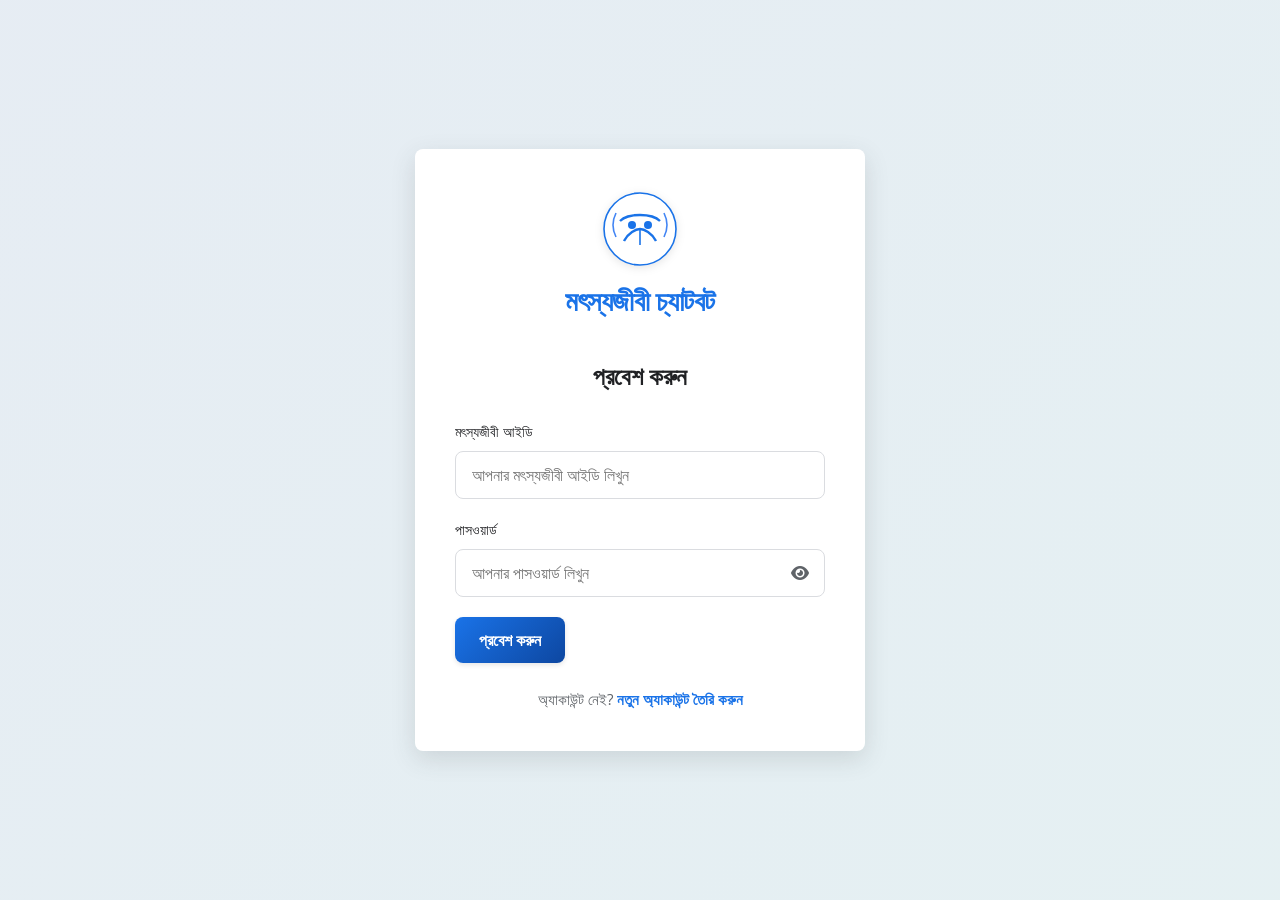
==== index.html @ fc6a3ba1 "Initial commit" ====
<!DOCTYPE html>
<html lang="id">
<head>
    <meta charset="UTF-8">
    <meta name="viewport" content="width=device-width, initial-scale=1.0">
    <title>মৎস্যজীবী চ্যাটবট</title>
    <link rel="preconnect" href="https://fonts.googleapis.com">
    <link rel="preconnect" href="https://fonts.gstatic.com" crossorigin>
    <link href="https://fonts.googleapis.com/css2?family=Montserrat:wght@400;500;600;700&family=Open+Sans:wght@400;500;600&display=swap" rel="stylesheet">
    <link rel="stylesheet" href="css/styles.css">
    <link rel="stylesheet" href="https://cdnjs.cloudflare.com/ajax/libs/font-awesome/6.0.0-beta3/css/all.min.css">
</head>

<body>
    <div class="container" id="login-container">
        <div class="form-container">
            <div class="logo">
                <img src="assets/fishermen-logo.svg" alt="মৎস্যজীবী চ্যাটবট লোগো">
                <h1>মৎস্যজীবী চ্যাটবট</h1>
            </div>
            <h2>প্রবেশ করুন</h2>
            <form id="login-form">
                <div class="form-group">
                    <label for="login-fisherman-id">মৎস্যজীবী আইডি</label>
                    <input type="text" id="login-fisherman-id" placeholder="আপনার মৎস্যজীবী আইডি লিখুন" required>
                </div>
                <div class="form-group">
                    <label for="login-password">পাসওয়ার্ড</label>
                    <input type="password" id="login-password" placeholder="আপনার পাসওয়ার্ড লিখুন" required>
                    <span class="toggle-password" onclick="togglePasswordVisibility('login-password')">
                        <i class="fas fa-eye"></i>
                    </span>
                </div>
                <button type="submit" class="btn-primary">প্রবেশ করুন</button>
            </form>
            <p class="form-footer">অ্যাকাউন্ট নেই? <a href="#" onclick="showSignup()">নতুন অ্যাকাউন্ট তৈরি করুন</a></p>
        </div>
    </div>

    <div class="container hidden" id="signup-container">
        <div class="form-container">
            <div class="logo">
                <img src="assets/fishermen-logo.svg" alt="মৎস্যজীবী চ্যাটবট লোগো">
                <h1>মৎস্যজীবী চ্যাটবট</h1>
            </div>
            <h2>নতুন অ্যাকাউন্ট তৈরি করুন</h2>
            <form id="signup-form">
                <div class="form-group">
                    <label for="signup-name">নাম</label>
                    <input type="text" id="signup-name" placeholder="আপনার নাম লিখুন" required>
                </div>
                <div class="form-group">
                    <label for="signup-fisherman-id">মৎস্যজীবী আইডি</label>
                    <input type="text" id="signup-fisherman-id" placeholder="আপনার মৎস্যজীবী আইডি লিখুন" required>
                </div>
                <div class="form-group">
                    <label for="signup-country">দেশ</label>
                    <select id="signup-country" required>
                        <option value="">দেশ নির্বাচন করুন</option>
                        <option value="Australia">অস্ট্রেলিয়া</option>
                        <option value="Malaysia">মালয়েশিয়া</option>
                        <option value="India">ভারত</option>
                        <option value="Bangladesh">বাংলাদেশ</option>
                        <option value="USA">যুক্তরাষ্ট্র</option>
                        <option value="UK">যুক্তরাজ্য</option>
                    </select>
                </div>
                <div class="form-group">
                    <label for="signup-location">অবস্থান</label>
                    <input type="text" id="signup-location" placeholder="আপনার বর্তমান অবস্থান লিখুন" required>
                </div>
                <div class="form-group">
                    <label for="signup-password">পাসওয়ার্ড</label>
                    <input type="password" id="signup-password" placeholder="আপনার পাসওয়ার্ড লিখুন" minlength="8" required>
                    <span class="toggle-password" onclick="togglePasswordVisibility('signup-password')">
                        <i class="fas fa-eye"></i>
                    </span>
                </div>
                <div class="form-group">
                    <label for="signup-confirm-password">পাসওয়ার্ড নিশ্চিত করুন</label>
                    <input type="password" id="signup-confirm-password" placeholder="পাসওয়ার্ড পুনরায় লিখুন" minlength="8" required>
                    <span class="toggle-password" onclick="togglePasswordVisibility('signup-confirm-password')">
                        <i class="fas fa-eye"></i>
                    </span>
                </div>
                <button type="submit" class="btn-primary">নিবন্ধন করুন</button>
            </form>
            <p class="form-footer">ইতোমধ্যে অ্যাকাউন্ট আছে? <a href="#" onclick="showLogin()">প্রবেশ করুন</a></p>
        </div>
    </div>

    <button id="sidebar-toggle" class="sidebar-toggle" title="সাইডবার টগল করুন">
        <i class="fas fa-bars"></i>
    </button>

    <div class="chat-container hidden" id="chat-container">
        <div class="sidebar">
            <div class="sidebar-header">
                <div class="logo">
                    <img src="assets/fishermen-logo.svg" alt="মৎস্যজীবী চ্যাটবট লোগো">
                    <h2>মৎস্যজীবী চ্যাটবট</h2>
                </div>
                <button class="new-chat-btn" id="new-chat-btn">
                    <i class="fas fa-plus"></i> নতুন চ্যাট
                </button>
            </div>
            <div class="search-container">
                <div class="search-box">
                    <i class="fas fa-search"></i>
                    <input type="text" placeholder="চ্যাট খুঁজুন" id="search-chats">
                </div>
            </div>
            <div class="chat-history" id="chat-history"></div>
            <div class="user-info">
                <div class="user-avatar" id="profile-btn" title="প্রোফাইল অপশন" onclick="toggleProfileMenu()">
                       <i class="fas fa-user"></i>
                </div>
               <div class="user-name" id="user-name-display">ব্যবহারকারীর নাম</div>
                      <button class="logout-btn" onclick="logout()" title="লগআউট">
                        <i class="fas fa-sign-out-alt"></i>
                     </button>

                     <div class="profile-dropdown hidden" id="profile-dropdown">
                             <button id="dark-toggle" class="profile-menu-item" title="থিম পরিবর্তন করুন">
                              <i class="fas fa-lightbulb"></i>
                                <span>থিম পরিবর্তন করুন</span>
                                    </button>
                              <button class="profile-menu-item" id="export-chat" title="চ্যাট এক্সপোর্ট করুন">
                                 <i class="fas fa-download"></i>
                                    <span>চ্যাট এক্সপোর্ট করুন</span>
                               </button>
                         <button class="profile-menu-item" id="contribute-btn" title="নলেজ গ্রাফে অবদান রাখুন" onclick="openContributePopup(); toggleProfileMenu()">
                                 <i class="fas fa-brain"></i>
                                <span>নতুন তথ্য যোগ করুন</span>
                                   </button>
                       </div>
               </div>
        </div>

        <div class="main-chat">
            <div class="chat-messages" id="chat-messages">
                <div class="welcome-message">
                    <h1>মৎস্যজীবী চ্যাটবটে স্বাগতম</h1>
                    <p>আজ আমি আপনাকে কীভাবে সাহায্য করতে পারি?</p>
                </div>
            </div>
            <div class="chat-input-container">
                <form id="chat-form">
                    <div class="chat-input-box">
                        <textarea id="chat-input" placeholder="আপনার মেসেজ এখানে লিখুন..." rows="1"></textarea>
                        <button type="button" id="voice-btn" class="voice-btn" title="ভয়েস ইনপুট">
                            <i class="fas fa-microphone"></i>
                        </button>
                        <button type="submit" class="send-btn" title="পাঠান">
                            <i class="fas fa-paper-plane"></i>
                        </button>
                        
                    </div>
                </form>
                <p class="disclaimer">এই চ্যাটবটটি প্রাপ্ত তথ্যের ভিত্তিতে নির্দেশনা প্রদান করে এবং এটি সর্বদা নির্ভুল বা সর্বশেষ তথ্য নাও হতে পারে। শুধুমাত্র এই তথ্যের উপর নির্ভর করবেন না। গুরুত্বপূর্ণ সিদ্ধান্তের জন্য প্রয়োজনে স্থানীয় কর্তৃপক্ষ বা অভিজ্ঞ জেলেদের পরামর্শ নিন।</p>
            </div>
        </div>
    </div>

    <div class="feedback-popup hidden" id="feedback-popup">
        <div class="feedback-content">
            <h3>এই উত্তরে কী সমস্যা ছিল?</h3>
            <form id="feedback-form">
                <div class="feedback-options">
                    <label class="feedback-option">
                        <input type="radio" name="feedback" value="incorrect">
                        <span>ভুল তথ্য</span>
                    </label>
                    <label class="feedback-option">
                        <input type="radio" name="feedback" value="harmful">
                        <span>ক্ষতিকারক বা অনিরাপদ বিষয়বস্তু</span>
                    </label>
                    <label class="feedback-option">
                        <input type="radio" name="feedback" value="not-helpful">
                        <span>উপকারী নয়</span>
                    </label>
                    <label class="feedback-option">
                        <input type="radio" name="feedback" value="other">
                        <span>অন্যান্য</span>
                    </label>
                </div>
                <textarea id="feedback-text" placeholder="অতিরিক্ত মন্তব্য (ঐচ্ছিক)"></textarea>
                <div class="feedback-buttons">
                    <button type="button" class="btn-secondary" onclick="closeFeedbackPopup()">বাতিল করুন</button>
                    <button type="submit" class="btn-primary">জমা দিন</button>
                </div>
            </form>
        </div>
    </div>

    <div class="voice-popup hidden" id="voice-popup">
        <div class="voice-content">
            <div class="voice-header" style="justify-content: flex-end;">
                <button id="voice-close-btn" class="icon-btn" title="বাতিল করুন" onclick="closeVoicePopup()">
                    <i class="fas fa-times"></i>
                </button>
            </div>
            <div class="voice-body">
                <p id="live-transcript" class="live-transcript">এখন কথা বলুন...</p>
            </div>
            <div class="voice-footer">
                <button id="voice-mic-active" class="pulsing-mic" onclick="stopListening()" title="রেকর্ডিং বন্ধ করুন">
                    <i class="fas fa-microphone"></i>
                </button>
                <button id="voice-send-btn" class="btn-primary send-btn hidden" onclick="sendVoiceMessage()">
                    <i class="fas fa-paper-plane"></i> পাঠান
                </button>
            </div>
        </div>
    </div>

    <div class="overlay hidden" id="overlay"></div>

    <script>
    function validateSignup() {
        const fishermanId     = document.getElementById('signup-fisherman-id').value;
        const password        = document.getElementById('signup-password').value;
        const confirmPassword = document.getElementById('signup-confirm-password').value;
        const country         = document.getElementById('signup-country').value;

        if (!country) {
            alert("অনুগ্রহ করে একটি দেশ নির্বাচন করুন");
            return false;
        }

        const idRegex = /^[a-zA-Z0-9]+$/;
        if (!idRegex.test(fishermanId)) {
            alert("মৎস্যজীবী আইডিতে শুধুমাত্র ইংরেজি অক্ষর এবং সংখ্যা থাকতে হবে");
            return false;
        }

        if (password.length < 8) {
            alert("পাসওয়ার্ড কমপক্ষে ৮ অক্ষরের হতে হবে");
            return false;
        }

        if (password !== confirmPassword) {
            alert("পাসওয়ার্ড মিলছে না");
            return false;
        }

        return true;
    }
    </script>

    <script src="js/script.js" defer></script>
    <div id="contribute-popup" class="feedback-popup hidden" role="dialog" aria-modal="true" aria-labelledby="contribute-title">
  <div class="voice-content contribute-content">
    <div class="voice-header">
      <h3 id="contribute-title">
        <i class="fas fa-brain" style="color:#3a7acd;margin-right:8px;"></i>
        তথ্যভাণ্ডারে নতুন তথ্য যোগ করুন
      </h3>
      <button class="icon-btn" onclick="closeContributePopup()" aria-label="Close">
        <i class="fas fa-times"></i>
      </button>
    </div>

    <p style="font-size:13px;color:var(--text-secondary);margin-bottom:16px;">
      একজন মৎস্যজীবী হিসেবে আপনার জানা একটি তথ্য শেয়ার করুন। নিচে টাইপ করুন বা মাইক ব্যবহার করুন। 
      আপনার দেওয়া তথ্য যোগ করার আগে যাচাই করা হবে।
    </p>

    <div class="contribute-tabs" role="tablist">
      <button class="contribute-tab active" id="tab-text" role="tab"
              aria-selected="true" onclick="switchContributeTab('text')">
        <i class="fas fa-keyboard"></i> টাইপ করুন
      </button>
      <button class="contribute-tab" id="tab-voice" role="tab"
              aria-selected="false" onclick="switchContributeTab('voice')">
        <i class="fas fa-microphone"></i> কথা বলুন
      </button>
    </div>

    <div id="contrib-text-panel">
      <div class="form-group" style="margin-top:12px;">
        <label for="contrib-subject">বিষয় (Subject) <span style="color:var(--danger-color)">*</span></label>
        <input type="text" id="contrib-subject" placeholder="যেমন: Hilsa, Shrimp, Cast Net" autocomplete="off" />
      </div>
      <div class="form-group">
        <label for="contrib-relation">সম্পর্ক (Relationship)<span style="color:var(--danger-color)">*</span></label>
        <input type="text" id="contrib-relation" placeholder="যেমন: FOUND_IN, NEEDS, BEST_IN" autocomplete="off" />
      </div>
      <div class="form-group">
        <label for="contrib-object">অবজেক্ট (Object) <span style="color:var(--danger-color)">*</span></label>
        <input type="text" id="contrib-object" placeholder="যেমন: Padma River, Winter, Monsoon, June" autocomplete="off" />
      </div>
      <div class="form-group">
        <label for="contrib-context">
          অতিরিক্ত তথ্য
          <span style="color:var(--text-secondary);font-weight:400">(ঐচ্ছিক)</span>
        </label>
        <textarea id="contrib-context" rows="2"
          placeholder="যেমন: বর্ষাকালে পদ্মা নদীতে ইলিশ সবচেয়ে বেশি পাওয়া যায়।"></textarea>
      </div>
    </div>

    <div id="contrib-voice-panel" class="hidden">
      <p style="font-size:13px;color:var(--text-secondary);margin:12px 0 8px;">
        তথ্যটি বর্ণনা করে একটি পূর্ণ বাক্য বলুন। আমরা এটি প্রতিলিপি (transcribe) করে আপনার জন্য অতিরিক্ত তথ্যের ক্ষেত্রটি পূরণ করব।
      </p>
      <div class="voice-body" style="min-height:60px;">
        <div id="contrib-live-transcript" class="live-transcript"
             style="font-size:16px;opacity:0.5;">
          শুরু করতে মাইক চাপুন...
        </div>
      </div>
      <div class="voice-footer" style="margin-top:12px;">
        <button id="contrib-mic-btn" class="pulsing-mic"
                onclick="toggleContribMic()" aria-label="Start recording">
          <i class="fas fa-microphone"></i>
        </button>
        <button id="contrib-use-transcript-btn" class="btn-secondary hidden"
                onclick="useContribTranscript()"
                style="font-size:13px;padding:8px 16px;">
          <i class="fas fa-check"></i> এই লেখাটি ব্যবহার করুন
        </button>
      </div>
    </div>

    <div style="margin-top:18px;display:flex;gap:10px;justify-content:flex-end;flex-wrap:wrap;">
      <button class="btn-secondary" onclick="closeContributePopup()"
              style="font-size:14px;padding:9px 18px;">বাতিল করুন</button>
      <button id="contrib-submit-btn" class="btn-primary" onclick="submitContribution()"
              style="font-size:14px;padding:9px 18px;">
        <i class="fas fa-paper-plane"></i> জমা দিন
      </button>
    </div>
    <div id="contrib-status-msg"
         style="margin-top:10px;font-size:13px;text-align:center;display:none;"></div>
  </div>
</div>
</body>
</html>
---- css/styles.css ----
/* Global Styles */
:root {
    --primary-color: #1a73e8;
    --primary-light: #4285f4;
    --primary-dark: #0d47a1;
    --secondary-color: #34a853;
    --accent-color: #00b8d4;
    --danger-color: #ea4335;
    --text-color: #202124;
    --text-secondary: #5f6368;
    --background-color: #ffffff;
    --background-secondary: #f1f3f4;
    --border-color: #dadce0;
    --shadow-color: rgba(60, 64, 67, 0.15);
    --animation-duration: 0.3s;
    --border-radius: 8px;
    --transition-standard: all 0.3s cubic-bezier(0.4, 0, 0.2, 1);
}

:root.dark {
    --background-color: #121212;
    --background-secondary: #1e1e1e;
    --text-color: #e8eaed;
    --text-secondary: #9aa0a6;
    --border-color: #333;
}

* {
    margin: 0;
    padding: 0;
    box-sizing: border-box;
    font-family: 'Open Sans', sans-serif;
}

body {
    background-color: var(--background-secondary);
    color: var(--text-color);
    line-height: 1.6;
    font-size: 16px;
}

h1, h2, h3, h4, h5, h6 {
    font-family: 'Montserrat', sans-serif;
    font-weight: 600;
    letter-spacing: -0.02em;
}

.hidden {
    display: none !important;
}

.container {
    display: flex;
    justify-content: center;
    align-items: center;
    min-height: 100vh;
    min-height: 100dvh;
    padding: 20px;
    background: linear-gradient(135deg, rgba(26, 115, 232, 0.05) 0%, rgba(0, 184, 212, 0.05) 100%);
}

/* Button Styles */
.btn-primary {
    background: linear-gradient(135deg, var(--primary-color), var(--primary-dark));
    color: white;
    border: none;
    border-radius: var(--border-radius);
    padding: 12px 24px;
    font-size: 16px;
    font-weight: 600;
    cursor: pointer;
    transition: var(--transition-standard);
    box-shadow: 0 2px 5px rgba(0, 0, 0, 0.1);
    position: relative;
    overflow: hidden;
}

.btn-primary:hover {
    transform: translateY(-2px);
    box-shadow: 0 4px 8px rgba(0, 0, 0, 0.15);
}

.btn-primary:active {
    transform: translateY(0);
}

.btn-primary::after {
    content: '';
    position: absolute;
    top: 50%;
    left: 50%;
    width: 5px;
    height: 5px;
    background: rgba(255, 255, 255, 0.5);
    opacity: 0;
    border-radius: 100%;
    transform: scale(1, 1) translate(-50%, -50%);
    transform-origin: 50% 50%;
}

.btn-primary:focus:not(:active)::after {
    animation: ripple 1s ease-out;
}

@keyframes ripple {
    0% {
        transform: scale(0, 0);
        opacity: 0.5;
    }
    20% {
        transform: scale(25, 25);
        opacity: 0.5;
    }
    100% {
        opacity: 0;
        transform: scale(40, 40);
    }
}

.btn-secondary {
    background-color: var(--background-secondary);
    color: var(--text-color);
    border: 1px solid var(--border-color);
    border-radius: var(--border-radius);
    padding: 12px 24px;
    font-size: 16px;
    font-weight: 500;
    cursor: pointer;
    transition: var(--transition-standard);
}

.btn-secondary:hover {
    background-color: var(--border-color);
    transform: translateY(-2px);
}

/* Form Styles */
.form-container {
    background-color: var(--background-color);
    border-radius: var(--border-radius);
    box-shadow: 0 8px 24px var(--shadow-color);
    padding: 40px;
    width: 100%;
    max-width: 450px;
    animation: fadeIn 0.5s ease;
    transform: translateZ(0);
    backface-visibility: hidden;
}

@keyframes fadeIn {
    from { opacity: 0; transform: translateY(-20px); }
    to { opacity: 1; transform: translateY(0); }
}

.logo {
    display: flex;
    flex-direction: column;
    align-items: center;
    margin-bottom: 30px;
}

.logo img {
    width: 80px;
    height: 80px;
    margin-bottom: 10px;
    filter: drop-shadow(0 2px 4px rgba(0, 0, 0, 0.1));
    transition: var(--transition-standard);
}

.logo img:hover {
    transform: scale(1.05);
}

.logo h1 {
    font-size: 28px;
    font-weight: 700;
    color: var(--primary-color);
    text-align: center;
    margin-bottom: 5px;
}

h2 {
    font-size: 24px;
    margin-bottom: 24px;
    text-align: center;
    color: var(--text-color);
}

.form-group {
    margin-bottom: 20px;
    position: relative;
}

label {
    display: block;
    margin-bottom: 8px;
    font-weight: 500;
    color: var(--text-color);
    font-size: 14px;
    transition: var(--transition-standard);
}

input[type="text"],
input[type="password"],
textarea,
select {
    width: 100%;
    padding: 12px 16px;
    border: 1px solid var(--border-color);
    border-radius: var(--border-radius);
    font-size: 16px;
    transition: var(--transition-standard);
    background-color: rgba(255, 255, 255, 0.8);
    color: var(--text-color);
}

input[type="text"]:focus,
input[type="password"]:focus,
textarea:focus,
select:focus {
    border-color: var(--primary-color);
    outline: none;
    box-shadow: 0 0 0 3px rgba(26, 115, 232, 0.2);
    background-color: white;
}

:root.dark input[type="text"]:focus,
:root.dark input[type="password"]:focus,
:root.dark textarea:focus,
:root.dark select:focus {
    background-color: #202124;
}

.toggle-password {
    position: absolute;
    right: 16px;
    top: 42px;
    cursor: pointer;
    color: var(--text-secondary);
    transition: var(--transition-standard);
}

.toggle-password:hover {
    color: var(--primary-color);
}

.form-footer {
    margin-top: 24px;
    text-align: center;
    color: var(--text-secondary);
    font-size: 15px;
}

.form-footer a {
    color: var(--primary-color);
    text-decoration: none;
    font-weight: 600;
    transition: var(--transition-standard);
}

.form-footer a:hover {
    color: var(--primary-dark);
    text-decoration: underline;
}

/* Chat Interface Styles */
.chat-container {
    display: flex;
    height: 100vh;
    height: 100dvh;
    width: 100%;
    overflow: hidden;
    background: linear-gradient(135deg, rgba(26, 115, 232, 0.03) 0%, rgba(0, 184, 212, 0.03) 100%);
    position: relative;
}

.sidebar {
    width: 300px;
    background-color: var(--background-color);
    border-right: 1px solid var(--border-color);
    display: flex;
    flex-direction: column;
    transition: var(--transition-standard);
    box-shadow: 2px 0 10px rgba(0, 0, 0, 0.05);
}

.sidebar-toggle {
    display: none;
}

.sidebar-header {
    padding: 16px;
    border-bottom: 1px solid var(--border-color);
    background: linear-gradient(to right, rgba(26, 115, 232, 0.05), transparent);
}

.sidebar-header .logo {
    margin-bottom: 16px;
}

.sidebar-header .logo img {
    width: 40px;
    height: 40px;
    transition: var(--transition-standard);
}

.sidebar-header .logo img:hover {
    transform: rotate(5deg);
}

.sidebar-header .logo h2 {
    font-size: 18px;
    margin-bottom: 0;
}

.new-chat-btn {
    width: 100%;
    padding: 10px;
    background: linear-gradient(135deg, var(--primary-color), var(--primary-dark));
    color: white;
    border: none;
    border-radius: var(--border-radius);
    font-size: 14px;
    font-weight: 500;
    cursor: pointer;
    display: flex;
    align-items: center;
    justify-content: center;
    gap: 8px;
    transition: var(--transition-standard);
    box-shadow: 0 2px 4px rgba(0, 0, 0, 0.1);
}

.new-chat-btn:hover {
    transform: translateY(-2px);
    box-shadow: 0 4px 8px rgba(0, 0, 0, 0.15);
}

.search-container {
    padding: 16px;
    border-bottom: 1px solid var(--border-color);
}

.search-box {
    display: flex;
    align-items: center;
    background-color: var(--background-secondary);
    border-radius: var(--border-radius);
    padding: 8px 12px;
    transition: var(--transition-standard);
}

.search-box:focus-within {
    box-shadow: 0 0 0 2px rgba(26, 115, 232, 0.2);
}

.search-box i {
    color: var(--text-secondary);
    margin-right: 8px;
}

.search-box input {
    background: transparent;
    border: none;
    width: 100%;
    font-size: 14px;
    color: var(--text-color);
}

.search-box input:focus {
    outline: none;
}

.chat-history {
    flex: 1;
    overflow-y: auto;
    padding: 16px;
}

.chat-item {
    padding: 12px;
    border-radius: var(--border-radius);
    margin-bottom: 8px;
    cursor: pointer;
    transition: var(--transition-standard);
    display: flex;
    align-items: center;
    position: relative;
}

.chat-item:hover {
    background-color: var(--background-secondary);
    
}

.chat-item.active {
    background-color: rgba(26, 115, 232, 0.1);
    border-left: 3px solid var(--primary-color);
}

.chat-item i {
    margin-right: 12px;
    color: var(--primary-color);
}

.chat-item-title {
    font-size: 14px;
    white-space: nowrap;
    overflow: hidden;
    text-overflow: ellipsis;
    flex: 1;      
    min-width: 0;
}

.user-info {
    padding: 16px;
    border-top: 1px solid var(--border-color);
    display: flex;
    align-items: center;
    gap: 8px;
}

.user-avatar {
    width: 36px;
    height: 36px;
    border-radius: 50%;
    background: linear-gradient(135deg, var(--primary-color), var(--primary-dark));
    display: flex;
    align-items: center;
    justify-content: center;
    margin-right: 4px;
    transition: var(--transition-standard);
}

.user-avatar:hover {
    transform: scale(1.1);
}

.user-avatar i {
    color: white;
}

.user-name {
    flex: 1;
    font-weight: 500;
}

.dark-toggle,
.logout-btn {
    background: none;
    border: none;
    color: var(--text-secondary);
    cursor: pointer;
    font-size: 16px;
    transition: var(--transition-standard);
    padding: 4px;
}

.dark-toggle:hover {
    color: var(--primary-color);
    transform: scale(1.1);
}

.logout-btn:hover {
    color: var(--danger-color);
    transform: translateX(2px);
}

.main-chat {
    flex: 1;
    display: flex;
    flex-direction: column;
    background-color: var(--background-secondary);
    min-height: 0;
}

.chat-messages {
    flex: 1;
    padding: 24px;
    overflow-y: auto;
    display: flex;
    flex-direction: column;
    min-height: 0;
}

.welcome-message {
    text-align: center;
    margin: auto;
    max-width: 600px;
    animation: fadeIn 0.8s ease;
}

.welcome-message h1 {
    color: var(--primary-color);
    margin-bottom: 16px;
    font-size: 32px;
}

.welcome-message p {
    color: var(--text-secondary);
    font-size: 18px;
}

.message {
    margin-bottom: 24px;
    max-width: 80%;
}

.user-message, .bot-message {
    animation: messageAppear 0.3s ease-out;
}

@keyframes messageAppear {
    from {
        opacity: 0;
        transform: translateY(10px);
    }
    to {
        opacity: 1;
        transform: translateY(0);
    }
}

.message.user-message {
    align-self: flex-end;
}

.message.bot-message {
    align-self: flex-start;
}

.message-content {
    padding: 16px;
    border-radius: var(--border-radius);
    position: relative;
    box-shadow: 0 2px 8px rgba(0, 0, 0, 0.08);
}

.user-message .message-content {
    background: linear-gradient(135deg, var(--primary-color), var(--primary-dark));
    color: white;
    border-top-right-radius: 0;
}

.bot-message .message-content {
    background-color: var(--background-color);
    border-top-left-radius: 0;
}

.message-feedback {
    display: flex;
    justify-content: flex-end;
    margin-top: 8px;
    opacity: 1;
    transition: var(--transition-standard);
}

.feedback-btn {
    background: none;
    border: none;
    cursor: pointer;
    padding: 4px;
    margin-left: 8px;
    color: var(--text-secondary);
    transition: var(--transition-standard);
}

.feedback-btn:hover {
    transform: scale(1.2);
}

.feedback-btn.thumbs-up.active {
    color: var(--secondary-color);
    animation: thumbsUp 0.5s ease;
}

.feedback-btn.thumbs-down.active {
    color: var(--danger-color);
    animation: thumbsDown 0.5s ease;
}

@keyframes thumbsUp {
    0% { transform: scale(1); }
    50% { transform: scale(1.5); }
    100% { transform: scale(1); }
}

@keyframes thumbsDown {
    0% { transform: scale(1); }
    50% { transform: scale(1.5); }
    100% { transform: scale(1); }
}

.chat-input-container {
    padding: 16px 24px;
    background-color: var(--background-color);
    border-top: 1px solid var(--border-color);
}

.chat-input-box {
    display: flex;
    align-items: center;
    background-color: var(--background-secondary);
    border-radius: var(--border-radius);
    padding: 8px 16px;
    box-shadow: 0 1px 3px rgba(0, 0, 0, 0.1);
    transition: var(--transition-standard);
    gap: 4px;
}

.chat-input-box:focus-within {
    box-shadow: 0 2px 8px rgba(0, 0, 0, 0.15);
    transform: translateY(-2px);
}

.chat-input-box textarea {
    flex: 1;
    border: none;
    background: transparent;
    resize: none;
    padding: 8px 0;
    max-height: 150px;
    color: var(--text-color);
}

.chat-input-box textarea:focus {
    outline: none;
    box-shadow: none;
}

.voice-btn,
.send-btn,
.export-btn {
    background: none;
    border: none;
    color: var(--text-secondary);
    font-size: 18px;
    cursor: pointer;
    padding: 8px;
    transition: var(--transition-standard);
}

.send-btn {
    color: var(--primary-color);
}

.voice-btn:hover,
.send-btn:hover,
.export-btn:hover {
    transform: scale(1.2);
}

.voice-btn:hover,
.send-btn:hover {
    color: var(--primary-dark);
}

.export-btn:hover {
    color: var(--secondary-color);
}

.voice-btn.recording {
    color: var(--danger-color);
}

.disclaimer {
    margin-top: 12px;
    font-size: 12px;
    color: var(--text-secondary);
    text-align: center;
}

.typing-indicator {
    display: flex;
    align-items: center;
    margin: 10px 0;
}

.typing-indicator span {
    height: 8px;
    width: 8px;
    background-color: var(--text-secondary);
    border-radius: 50%;
    display: inline-block;
    margin-right: 5px;
    animation: typingBounce 1.4s infinite ease-in-out;
}

.typing-indicator span:nth-child(1) {
    animation-delay: 0s;
}

.typing-indicator span:nth-child(2) {
    animation-delay: 0.2s;
}

.typing-indicator span:nth-child(3) {
    animation-delay: 0.4s;
}

@keyframes typingBounce {
    0%, 80%, 100% {
        transform: scale(0.6);
    }
    40% {
        transform: scale(1);
    }
}

/* Popups */
.overlay {
    position: fixed;
    top: 0;
    left: 0;
    right: 0;
    bottom: 0;
    background-color: rgba(0, 0, 0, 0.5);
    z-index: 100;
    animation: fadeIn 0.3s ease;
    backdrop-filter: blur(3px);
}

.feedback-popup,
.voice-popup {
    position: fixed;
    top: 50%;
    left: 50%;
    transform: translate(-50%, -50%);
    z-index: 101;
    animation: scaleIn 0.3s ease;
}

@keyframes scaleIn {
    from { transform: translate(-50%, -50%) scale(0.9); opacity: 0; }
    to { transform: translate(-50%, -50%) scale(1); opacity: 1; }
}

.feedback-content,
.voice-content {
    background-color: var(--background-color);
    border-radius: var(--border-radius);
    padding: 24px;
    width: 100%;
    max-width: 500px;
    box-shadow: 0 8px 24px rgba(0, 0, 0, 0.2);
}

.feedback-content h3,
.voice-content h3 {
    margin-bottom: 16px;
    font-size: 18px;
    color: var(--primary-dark);
}

.feedback-options {
    display: flex;
    flex-direction: column;
    gap: 12px;
    margin-bottom: 16px;
}

.feedback-option {
    display: flex;
    align-items: center;
    cursor: pointer;
    padding: 8px;
    border-radius: var(--border-radius);
    transition: var(--transition-standard);
}

.feedback-option:hover {
    background-color: var(--background-secondary);
}

.feedback-option input {
    margin-right: 12px;
}

#feedback-text {
    width: 100%;
    height: 100px;
    margin-bottom: 16px;
    padding: 12px;
    border: 1px solid var(--border-color);
    border-radius: var(--border-radius);
    resize: none;
    transition: var(--transition-standard);
}

#feedback-text:focus {
    border-color: var(--primary-color);
    outline: none;
    box-shadow: 0 0 0 3px rgba(26, 115, 232, 0.2);
}

.feedback-buttons,
.voice-buttons {
    display: flex;
    justify-content: flex-end;
    gap: 12px;
}

.voice-content {
    max-width: 420px;
    text-align: center;
}

.voice-bars {
    height: 80px;
    display: flex;
    align-items: flex-end;
    justify-content: center;
    gap: 8px;
    margin: 20px 0 24px;
}

.voice-bar {
    width: 10px;
    height: 24px;
    border-radius: 999px;
    background: linear-gradient(180deg, var(--accent-color), var(--primary-color));
    animation: voiceBounce 1s ease-in-out infinite;
}

.voice-bar:nth-child(1) { animation-delay: 0s; }
.voice-bar:nth-child(2) { animation-delay: 0.1s; }
.voice-bar:nth-child(3) { animation-delay: 0.2s; }
.voice-bar:nth-child(4) { animation-delay: 0.3s; }
.voice-bar:nth-child(5) { animation-delay: 0.2s; }
.voice-bar:nth-child(6) { animation-delay: 0.1s; }
.voice-bar:nth-child(7) { animation-delay: 0s; }

@keyframes voiceBounce {
    0%, 100% { height: 20px; }
    50% { height: 64px; }
}

/* Responsive Styles */
@media (max-width: 768px) {
    .chat-container {
        flex-direction: column;
    }

    .sidebar {
        position: fixed;
        top: 0;
        left: 0;
        width: 300px;
        max-width: 80vw;
        height: 100vh;
        height: 100dvh;
        transform: translateX(-100%);
        overflow-y: auto;
        z-index: 20;
        transition: transform 0.3s cubic-bezier(0.4, 0, 0.2, 1);
    }

    .sidebar.expanded {
        transform: translateX(0);
    }

    .sidebar-toggle {
        display: block;
        position: fixed;
        top: 15px;
        left: 15px;
        z-index: 30;
        background: white;
        border: 1px solid var(--border-color);
        border-radius: 8px;
        color: var(--primary-color);
        font-size: 20px;
        cursor: pointer;
        padding: 10px 12px;
        box-shadow: 0 2px 8px rgba(0, 0, 0, 0.15);
    }

    .main-chat {
        height: 100vh;
        height: 100dvh;
    }

    .form-container {
        padding: 24px;
    }

    .message {
        max-width: 90%;
    }
}

@media (max-width: 480px) {
    .form-container {
        padding: 20px;
    }

    .btn-primary,
    .btn-secondary {
        padding: 10px 16px;
        font-size: 14px;
    }

    .logo img {
        width: 60px;
        height: 60px;
    }

    .logo h1 {
        font-size: 20px;
    }

    h2 {
        font-size: 20px;
    }

    .welcome-message h1 {
        font-size: 24px;
    }

    .welcome-message p {
        font-size: 16px;
    }

    .voice-content {
        width: calc(100vw - 32px);
    }
}

/* 3-DOTS DROPDOWN MENU */
.chat-item .menu-dots {
    background: none;
    border: none;
    color: var(--text-secondary);
    font-size: 20px;
    padding: 4px 8px;
    cursor: pointer;
    opacity: 0;
    transition: opacity 0.2s;
}

.chat-item:hover .menu-dots {
    opacity: 1;
}

.chat-dropdown {
    position: absolute;
    right: 12px;
    top: 48px;
    background-color: var(--background-color);
    border: 1px solid var(--border-color);
    border-radius: var(--border-radius);
    box-shadow: 0 6px 16px var(--shadow-color);
    z-index: 200;
    min-width: 180px;
    padding: 6px 0;
    display: none;
    pointer-events: auto;
}

.chat-dropdown.show {
    display: block;
    animation: fadeIn 0.15s ease forwards;
}

.chat-dropdown button {
    width: 100%;
    text-align: left;
    padding: 10px 16px;
    background: none;
    border: none;
    color: var(--text-color);
    font-size: 14px;
    cursor: pointer;
    display: flex;
    align-items: center;
    gap: 10px;
}

.chat-dropdown button:hover {
    background-color: var(--background-secondary);
}

.chat-dropdown i {
    width: 18px;
}

/* SHARE MODAL */
.share-modal {
    position: fixed;
    top: 50%;
    left: 50%;
    transform: translate(-50%, -50%);
    background-color: var(--background-color);
    border-radius: var(--border-radius);
    box-shadow: 0 10px 30px var(--shadow-color);
    z-index: 400;
    width: 100%;
    max-width: 380px;
    padding: 24px;
    animation: scaleIn 0.2s ease;
}

.share-modal h3 {
    text-align: center;
    margin-bottom: 20px;
    color: var(--text-color);
    font-size: 18px;
}

.share-options {
    display: flex;
    justify-content: center;
    gap: 24px;
    margin-bottom: 20px;
}

.share-btn {
    display: flex;
    flex-direction: column;
    align-items: center;
    gap: 8px;
    background: none;
    border: none;
    cursor: pointer;
    padding: 8px;
    border-radius: 12px;
    transition: all 0.2s;
}

.share-btn:hover {
    background-color: var(--background-secondary);
    transform: translateY(-3px);
}

.share-btn img {
    width: 56px;
    height: 56px;
    border-radius: 50%;
    object-fit: contain;
}

.share-btn span {
    font-size: 13px;
    color: var(--text-secondary);
}

.copy-option {
    margin-top: 12px;
    text-align: center;
}

.copy-option button {
    background: var(--background-secondary);
    color: var(--text-color);
    border: 1px solid var(--border-color);
    padding: 10px 20px;
    border-radius: var(--border-radius);
    cursor: pointer;
    font-size: 14px;
}

.copy-option button:hover {
    background-color: var(--border-color);
}
.stt-lang-selector {
    display: flex;
    justify-content: center;
    gap: 15px;
    font-weight: 500;
    color: var(--text-color);
}

.stt-lang-selector input {
    cursor: pointer;
    accent-color: var(--primary-color);
}
/* ==================== STYLE VOICE INPUT ==================== */
.voice-content {
    background-color: var(--background-color);
    border-radius: 24px;
    padding: 30px;
    width: 90vw;
    max-width: 600px;
    min-height: 350px;
    box-shadow: 0 20px 50px rgba(0, 0, 0, 0.2);
    display: flex;
    flex-direction: column;
    justify-content: space-between;
}

.voice-header {
    display: flex;
    justify-content: space-between;
    align-items: center;
    margin-bottom: 20px;
}

.icon-btn {
    background: none;
    border: none;
    font-size: 20px;
    color: var(--text-secondary);
    cursor: pointer;
    transition: var(--transition-standard);
    padding: 8px;
    border-radius: 50%;
}

.icon-btn:hover {
    background-color: var(--background-secondary);
    color: var(--danger-color);
}

/* Modern Pill Language Toggle */
.lang-pill-switch {
    display: flex;
    background-color: var(--background-secondary);
    border-radius: 50px;
    padding: 4px;
    position: relative;
}

.lang-pill-switch input[type="radio"] {
    display: none;
}

.lang-pill-switch label {
    padding: 8px 16px;
    margin: 0;
    cursor: pointer;
    border-radius: 50px;
    font-size: 14px;
    font-weight: 600;
    color: var(--text-secondary);
    transition: all 0.3s ease;
}

.lang-pill-switch input[type="radio"]:checked + label {
    background-color: var(--primary-color);
    color: white;
    box-shadow: 0 2px 8px rgba(26, 115, 232, 0.3);
}

/* Live Transcription Display */
.voice-body {
    flex: 1;
    display: flex;
    flex-direction: column;
    align-items: center;
    justify-content: center;
    padding: 20px 0;
    overflow-y: auto;
    max-height: 200px;
}

.live-transcript {
    font-size: 28px;
    font-weight: 400;
    line-height: 1.4;
    color: var(--text-color);
    text-align: center;
    transition: opacity 0.3s ease;
}

/* Footer & Pulsing Mic */
.voice-footer {
    display: flex;
    flex-direction: column;
    align-items: center;
    gap: 20px;
    margin-top: 20px;
}

.pulsing-mic {
    width: 64px;
    height: 64px;
    border-radius: 50%;
    background-color: var(--background-secondary);
    border: none;
    color: var(--text-color);
    font-size: 24px;
    cursor: pointer;
    display: flex;
    justify-content: center;
    align-items: center;
    transition: all 0.3s ease;
    position: relative;
    z-index: 1;
}

/* pulse animation */
.pulsing-mic.listening {
    background: linear-gradient(135deg, #1a73e8, #00b8d4);
    color: white;
    box-shadow: 0 0 0 0 rgba(26, 115, 232, 0.4);
    animation: geminiPulse 2s infinite cubic-bezier(0.66, 0, 0, 1);
}

@keyframes geminiPulse {
    to {
        box-shadow: 0 0 0 45px rgba(26, 115, 232, 0);
    }
}

.send-btn {
    border-radius: 50px;
    padding: 12px 30px;
    font-size: 16px;
    display: flex;
    align-items: center;
    gap: 8px;
    animation: fadeIn 0.3s ease;
}

@media (max-width: 480px) {
    .voice-content {
        padding: 20px;
        min-height: 300px;
    }
    .live-transcript {
        font-size: 22px;
    }
}
.share-btn {
    text-decoration: none;
}
#transcribe-progress {
    width: 100%;
    max-width: 320px;
    margin: 16px auto 0 auto;
    display: none;
    text-align: center;
}

#transcribe-progress-fill {
    height: 6px;
    width: 0%;
    background: linear-gradient(90deg, var(--primary-color), var(--accent-color));
    border-radius: var(--border-radius);
    transition: width 0.6s cubic-bezier(0.4, 0, 0.2, 1);
}

#transcribe-progress-label {
    display: block;
    font-size: 13px;
    color: var(--text-secondary);
    margin-top: 8px;
    text-align: center;
    letter-spacing: 0.02em;
}

.contribute-content {
  max-width: 520px;
  text-align: left;
}

.contribute-tabs {
  display: flex;
  gap: 8px;
  margin-bottom: 4px;
}

.contribute-tab {
  background: var(--background-secondary);
  border: 1px solid var(--border-color);
  border-radius: var(--border-radius);
  padding: 7px 16px;
  font-size: 13px;
  font-weight: 600;
  cursor: pointer;
  color: var(--text-secondary);
  transition: var(--transition-standard);
  display: flex;
  align-items: center;
  gap: 6px;
}

.contribute-tab.active {
  background: linear-gradient(135deg, var(--primary-color), var(--primary-dark));
  color: white;
  border-color: transparent;
  box-shadow: 0 2px 6px rgba(26, 115, 232, 0.3);
}

.contribute-tab:hover:not(.active) {
  background: var(--border-color);
  color: var(--text-color);
}

.contribute-kg-btn {
  color: var(--secondary-color) !important;
}

.contribute-kg-btn:hover {
  color: #095ee7 !important;
  transform: scale(1.2);
}

#contrib-text-panel .form-group { margin-bottom: 12px; }
#contrib-text-panel label { font-size: 13px; margin-bottom: 5px; }
#contrib-text-panel input,
#contrib-text-panel textarea { font-size: 14px; padding: 9px 12px; }
#contrib-text-panel textarea { resize: vertical; min-height: 56px; }

@media (max-width: 480px) {
  .contribute-content { width: calc(100vw - 32px); }
}

.user-info {
    position: relative;
}

.profile-dropdown {
  position: absolute;
  bottom: 64px;
  left: 12px;
  background-color: var(--background-color);
  border: 1px solid var(--border-color);
  border-radius: 10px;
  box-shadow: 0 8px 24px rgba(0,0,0,0.15);
  min-width: 200px;
  padding: 6px;
  z-index: 100;
  display: flex;
  flex-direction: column;
  gap: 2px;
}

.profile-menu-item {
  color: var(--text-color);
}

.profile-dropdown.hidden {
    display: none;
}

.profile-menu-item {
    display: flex;
    align-items: center;
    gap: 10px;
    width: 100%;
    padding: 10px 12px;
    border: none;
    background: none;
    color: var(--text-primary);
    font-size: 14px;
    border-radius: 7px;
    cursor: pointer;
    text-align: left;
    transition: background 0.15s ease;
}

.profile-menu-item:hover {
    background: var(--hover-color, rgba(0,0,0,0.06));
    color: var(--primary-color);
}

.profile-menu-item i {
    width: 16px;
    text-align: center;
    color: var(--text-secondary);
}

.profile-menu-item:hover i {
    color: var(--primary-color);
}

.user-avatar {
    cursor: pointer;
}
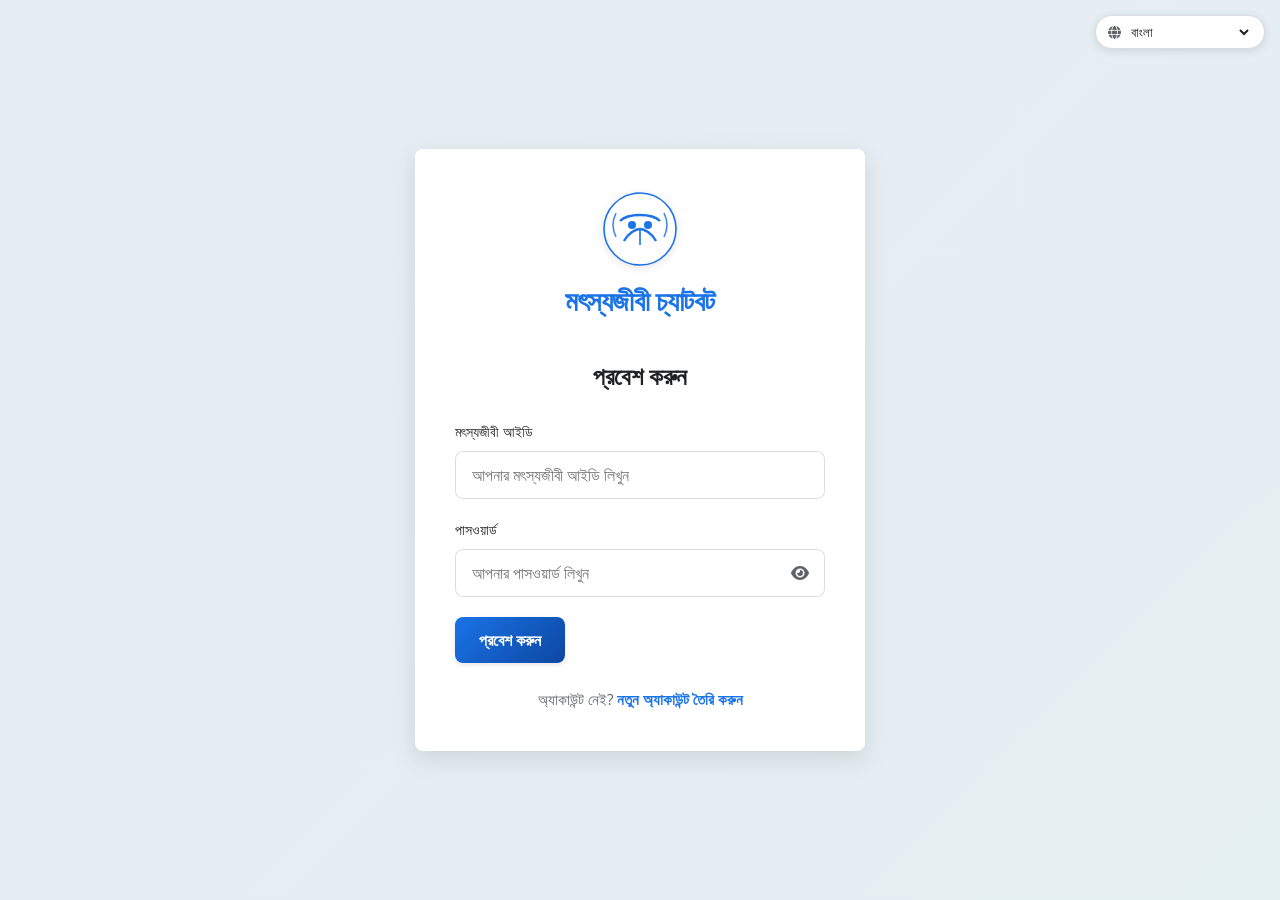
==== commit fa76c564: "Language select" ====
--- a/index.html
+++ b/index.html
@@ -1,5 +1,5 @@
 <!DOCTYPE html>
-<html lang="id">
+<html lang="bn">
 <head>
     <meta charset="UTF-8">
     <meta name="viewport" content="width=device-width, initial-scale=1.0">
@@ -12,84 +12,93 @@
 </head>
 
 <body>
+    <div class="lang-switcher">
+        <i class="fas fa-globe"></i>
+        <select id="lang-select" aria-label="Language / ভাষা / Bahasa">
+            <option value="bn">বাংলা</option>
+            <option value="en">English</option>
+            <option value="id">Bahasa Indonesia</option>
+        </select>
+    </div>
+
     <div class="container" id="login-container">
         <div class="form-container">
             <div class="logo">
-                <img src="assets/fishermen-logo.svg" alt="মৎস্যজীবী চ্যাটবট লোগো">
-                <h1>মৎস্যজীবী চ্যাটবট</h1>
-            </div>
-            <h2>প্রবেশ করুন</h2>
+                <img src="assets/fishermen-logo.svg" data-i18n="appLogoAlt" alt="মৎস্যজীবী চ্যাটবট লোগো">
+                <h1 data-i18n="appTitle">মৎস্যজীবী চ্যাটবট</h1>
+            </div>
+            <h2 data-i18n="login.heading">প্রবেশ করুন</h2>
             <form id="login-form">
                 <div class="form-group">
-                    <label for="login-fisherman-id">মৎস্যজীবী আইডি</label>
-                    <input type="text" id="login-fisherman-id" placeholder="আপনার মৎস্যজীবী আইডি লিখুন" required>
-                </div>
-                <div class="form-group">
-                    <label for="login-password">পাসওয়ার্ড</label>
-                    <input type="password" id="login-password" placeholder="আপনার পাসওয়ার্ড লিখুন" required>
+                    <label for="login-fisherman-id" data-i18n="login.idLabel">মৎস্যজীবী আইডি</label>
+                    <input type="text" id="login-fisherman-id" data-i18n-placeholder="login.idPlaceholder" placeholder="আপনার মৎস্যজীবী আইডি লিখুন" required>
+                </div>
+                <div class="form-group">
+                    <label for="login-password" data-i18n="login.passwordLabel">পাসওয়ার্ড</label>
+                    <input type="password" id="login-password" data-i18n-placeholder="login.passwordPlaceholder" placeholder="আপনার পাসওয়ার্ড লিখুন" required>
                     <span class="toggle-password" onclick="togglePasswordVisibility('login-password')">
                         <i class="fas fa-eye"></i>
                     </span>
                 </div>
-                <button type="submit" class="btn-primary">প্রবেশ করুন</button>
+                <button type="submit" class="btn-primary" data-i18n="login.submit">প্রবেশ করুন</button>
             </form>
-            <p class="form-footer">অ্যাকাউন্ট নেই? <a href="#" onclick="showSignup()">নতুন অ্যাকাউন্ট তৈরি করুন</a></p>
+            <p class="form-footer"><span data-i18n="login.noAccount">অ্যাকাউন্ট নেই?</span> <a href="#" onclick="showSignup()" data-i18n="login.signupLink">নতুন অ্যাকাউন্ট তৈরি করুন</a></p>
         </div>
     </div>
 
     <div class="container hidden" id="signup-container">
         <div class="form-container">
             <div class="logo">
-                <img src="assets/fishermen-logo.svg" alt="মৎস্যজীবী চ্যাটবট লোগো">
-                <h1>মৎস্যজীবী চ্যাটবট</h1>
-            </div>
-            <h2>নতুন অ্যাকাউন্ট তৈরি করুন</h2>
+                <img src="assets/fishermen-logo.svg" data-i18n="appLogoAlt" alt="মৎস্যজীবী চ্যাটবট লোগো">
+                <h1 data-i18n="appTitle">মৎস্যজীবী চ্যাটবট</h1>
+            </div>
+            <h2 data-i18n="signup.heading">নতুন অ্যাকাউন্ট তৈরি করুন</h2>
             <form id="signup-form">
                 <div class="form-group">
-                    <label for="signup-name">নাম</label>
-                    <input type="text" id="signup-name" placeholder="আপনার নাম লিখুন" required>
-                </div>
-                <div class="form-group">
-                    <label for="signup-fisherman-id">মৎস্যজীবী আইডি</label>
-                    <input type="text" id="signup-fisherman-id" placeholder="আপনার মৎস্যজীবী আইডি লিখুন" required>
-                </div>
-                <div class="form-group">
-                    <label for="signup-country">দেশ</label>
+                    <label for="signup-name" data-i18n="signup.nameLabel">নাম</label>
+                    <input type="text" id="signup-name" data-i18n-placeholder="signup.namePlaceholder" placeholder="আপনার নাম লিখুন" required>
+                </div>
+                <div class="form-group">
+                    <label for="signup-fisherman-id" data-i18n="login.idLabel">মৎস্যজীবী আইডি</label>
+                    <input type="text" id="signup-fisherman-id" data-i18n-placeholder="login.idPlaceholder" placeholder="আপনার মৎস্যজীবী আইডি লিখুন" required>
+                </div>
+                <div class="form-group">
+                    <label for="signup-country" data-i18n="signup.countryLabel">দেশ</label>
                     <select id="signup-country" required>
-                        <option value="">দেশ নির্বাচন করুন</option>
-                        <option value="Australia">অস্ট্রেলিয়া</option>
-                        <option value="Malaysia">মালয়েশিয়া</option>
-                        <option value="India">ভারত</option>
-                        <option value="Bangladesh">বাংলাদেশ</option>
-                        <option value="USA">যুক্তরাষ্ট্র</option>
-                        <option value="UK">যুক্তরাজ্য</option>
+                        <option value="" data-i18n="signup.countryDefault">দেশ নির্বাচন করুন</option>
+                        <option value="Australia" data-i18n="country.australia">অস্ট্রেলিয়া</option>
+                        <option value="Malaysia" data-i18n="country.malaysia">মালয়েশিয়া</option>
+                        <option value="India" data-i18n="country.india">ভারত</option>
+                        <option value="Bangladesh" data-i18n="country.bangladesh">বাংলাদেশ</option>
+                        <option value="USA" data-i18n="country.usa">যুক্তরাষ্ট্র</option>
+                        <option value="UK" data-i18n="country.uk">যুক্তরাজ্য</option>
                     </select>
                 </div>
                 <div class="form-group">
-                    <label for="signup-location">অবস্থান</label>
-                    <input type="text" id="signup-location" placeholder="আপনার বর্তমান অবস্থান লিখুন" required>
-                </div>
-                <div class="form-group">
-                    <label for="signup-password">পাসওয়ার্ড</label>
-                    <input type="password" id="signup-password" placeholder="আপনার পাসওয়ার্ড লিখুন" minlength="8" required>
+                    <label for="signup-location" data-i18n="signup.locationLabel">অবস্থান</label>
+                    <input type="text" id="signup-location" data-i18n-placeholder="signup.locationPlaceholder" placeholder="আপনার বর্তমান অবস্থান লিখুন" required>
+                </div>
+                <div class="form-group">
+                    <label for="signup-password" data-i18n="login.passwordLabel">পাসওয়ার্ড</label>
+                    <input type="password" id="signup-password" data-i18n-placeholder="login.passwordPlaceholder" placeholder="আপনার পাসওয়ার্ড লিখুন" minlength="8" required>
                     <span class="toggle-password" onclick="togglePasswordVisibility('signup-password')">
                         <i class="fas fa-eye"></i>
                     </span>
                 </div>
                 <div class="form-group">
-                    <label for="signup-confirm-password">পাসওয়ার্ড নিশ্চিত করুন</label>
-                    <input type="password" id="signup-confirm-password" placeholder="পাসওয়ার্ড পুনরায় লিখুন" minlength="8" required>
+                    <label for="signup-confirm-password" data-i18n="signup.confirmPasswordLabel">পাসওয়ার্ড নিশ্চিত করুন</label>
+                    <input type="password" id="signup-confirm-password" data-i18n-placeholder="signup.confirmPasswordPlaceholder" placeholder="পাসওয়ার্ড পুনরায় লিখুন" minlength="8" required>
                     <span class="toggle-password" onclick="togglePasswordVisibility('signup-confirm-password')">
                         <i class="fas fa-eye"></i>
                     </span>
                 </div>
-                <button type="submit" class="btn-primary">নিবন্ধন করুন</button>
+                <button type="submit" class="btn-primary" data-i18n="signup.submit">নিবন্ধন করুন</button>
             </form>
-            <p class="form-footer">ইতোমধ্যে অ্যাকাউন্ট আছে? <a href="#" onclick="showLogin()">প্রবেশ করুন</a></p>
-        </div>
-    </div>
-
-    <button id="sidebar-toggle" class="sidebar-toggle" title="সাইডবার টগল করুন">
+            <p class="form-footer"><span data-i18n="signup.haveAccount">ইতোমধ্যে অ্যাকাউন্ট আছে?</span> <a href="#" onclick="showLogin()" data-i18n="signup.loginLink">প্রবেশ করুন</a></p>
+        </div>
+    </div>
+
+    <button id="sidebar-toggle" class="sidebar-toggle" data-i18n-title="sidebarToggle.title" title="সাইডবার টগল করুন">
         <i class="fas fa-bars"></i>
     </button>
 
@@ -97,41 +106,41 @@
         <div class="sidebar">
             <div class="sidebar-header">
                 <div class="logo">
-                    <img src="assets/fishermen-logo.svg" alt="মৎস্যজীবী চ্যাটবট লোগো">
-                    <h2>মৎস্যজীবী চ্যাটবট</h2>
+                    <img src="assets/fishermen-logo.svg" data-i18n="appLogoAlt" alt="মৎস্যজীবী চ্যাটবট লোগো">
+                    <h2 data-i18n="appTitle">মৎস্যজীবী চ্যাটবট</h2>
                 </div>
                 <button class="new-chat-btn" id="new-chat-btn">
-                    <i class="fas fa-plus"></i> নতুন চ্যাট
+                    <i class="fas fa-plus"></i> <span data-i18n="sidebar.newChat">নতুন চ্যাট</span>
                 </button>
             </div>
             <div class="search-container">
                 <div class="search-box">
                     <i class="fas fa-search"></i>
-                    <input type="text" placeholder="চ্যাট খুঁজুন" id="search-chats">
+                    <input type="text" data-i18n-placeholder="sidebar.searchPlaceholder" placeholder="চ্যাট খুঁজুন" id="search-chats">
                 </div>
             </div>
             <div class="chat-history" id="chat-history"></div>
             <div class="user-info">
-                <div class="user-avatar" id="profile-btn" title="প্রোফাইল অপশন" onclick="toggleProfileMenu()">
+                <div class="user-avatar" id="profile-btn" data-i18n-title="sidebar.profileTitle" title="প্রোফাইল অপশন" onclick="toggleProfileMenu()">
                        <i class="fas fa-user"></i>
                 </div>
-               <div class="user-name" id="user-name-display">ব্যবহারকারীর নাম</div>
-                      <button class="logout-btn" onclick="logout()" title="লগআউট">
+               <div class="user-name" id="user-name-display" data-i18n="sidebar.defaultUserName">ব্যবহারকারীর নাম</div>
+                      <button class="logout-btn" onclick="logout()" data-i18n-title="sidebar.logoutTitle" title="লগআউট">
                         <i class="fas fa-sign-out-alt"></i>
                      </button>
 
                      <div class="profile-dropdown hidden" id="profile-dropdown">
-                             <button id="dark-toggle" class="profile-menu-item" title="থিম পরিবর্তন করুন">
+                             <button id="dark-toggle" class="profile-menu-item" data-i18n-title="sidebar.themeToggle" title="থিম পরিবর্তন করুন">
                               <i class="fas fa-lightbulb"></i>
-                                <span>থিম পরিবর্তন করুন</span>
+                                <span data-i18n="sidebar.themeToggle">থিম পরিবর্তন করুন</span>
                                     </button>
-                              <button class="profile-menu-item" id="export-chat" title="চ্যাট এক্সপোর্ট করুন">
+                              <button class="profile-menu-item" id="export-chat" data-i18n-title="sidebar.exportChat" title="চ্যাট এক্সপোর্ট করুন">
                                  <i class="fas fa-download"></i>
-                                    <span>চ্যাট এক্সপোর্ট করুন</span>
+                                    <span data-i18n="sidebar.exportChat">চ্যাট এক্সপোর্ট করুন</span>
                                </button>
-                         <button class="profile-menu-item" id="contribute-btn" title="নলেজ গ্রাফে অবদান রাখুন" onclick="openContributePopup(); toggleProfileMenu()">
+                         <button class="profile-menu-item" id="contribute-btn" data-i18n-title="sidebar.contributeTitle" title="নলেজ গ্রাফে অবদান রাখুন" onclick="openContributePopup(); toggleProfileMenu()">
                                  <i class="fas fa-brain"></i>
-                                <span>নতুন তথ্য যোগ করুন</span>
+                                <span data-i18n="sidebar.contributeLabel">নতুন তথ্য যোগ করুন</span>
                                    </button>
                        </div>
                </div>
@@ -140,54 +149,54 @@
         <div class="main-chat">
             <div class="chat-messages" id="chat-messages">
                 <div class="welcome-message">
-                    <h1>মৎস্যজীবী চ্যাটবটে স্বাগতম</h1>
-                    <p>আজ আমি আপনাকে কীভাবে সাহায্য করতে পারি?</p>
+                    <h1 data-i18n="chat.welcomeTitle">মৎস্যজীবী চ্যাটবটে স্বাগতম</h1>
+                    <p data-i18n="chat.welcomeSubtitle">আজ আমি আপনাকে কীভাবে সাহায্য করতে পারি?</p>
                 </div>
             </div>
             <div class="chat-input-container">
                 <form id="chat-form">
                     <div class="chat-input-box">
-                        <textarea id="chat-input" placeholder="আপনার মেসেজ এখানে লিখুন..." rows="1"></textarea>
-                        <button type="button" id="voice-btn" class="voice-btn" title="ভয়েস ইনপুট">
+                        <textarea id="chat-input" data-i18n-placeholder="chat.inputPlaceholder" placeholder="আপনার মেসেজ এখানে লিখুন..." rows="1"></textarea>
+                        <button type="button" id="voice-btn" class="voice-btn" data-i18n-title="chat.voiceInputTitle" title="ভয়েস ইনপুট">
                             <i class="fas fa-microphone"></i>
                         </button>
-                        <button type="submit" class="send-btn" title="পাঠান">
+                        <button type="submit" class="send-btn" data-i18n-title="chat.sendTitle" title="পাঠান">
                             <i class="fas fa-paper-plane"></i>
                         </button>
-                        
+
                     </div>
                 </form>
-                <p class="disclaimer">এই চ্যাটবটটি প্রাপ্ত তথ্যের ভিত্তিতে নির্দেশনা প্রদান করে এবং এটি সর্বদা নির্ভুল বা সর্বশেষ তথ্য নাও হতে পারে। শুধুমাত্র এই তথ্যের উপর নির্ভর করবেন না। গুরুত্বপূর্ণ সিদ্ধান্তের জন্য প্রয়োজনে স্থানীয় কর্তৃপক্ষ বা অভিজ্ঞ জেলেদের পরামর্শ নিন।</p>
+                <p class="disclaimer" data-i18n="chat.disclaimer">এই চ্যাটবটটি প্রাপ্ত তথ্যের ভিত্তিতে নির্দেশনা প্রদান করে এবং এটি সর্বদা নির্ভুল বা সর্বশেষ তথ্য নাও হতে পারে। শুধুমাত্র এই তথ্যের উপর নির্ভর করবেন না। গুরুত্বপূর্ণ সিদ্ধান্তের জন্য প্রয়োজনে স্থানীয় কর্তৃপক্ষ বা অভিজ্ঞ জেলেদের পরামর্শ নিন।</p>
             </div>
         </div>
     </div>
 
     <div class="feedback-popup hidden" id="feedback-popup">
         <div class="feedback-content">
-            <h3>এই উত্তরে কী সমস্যা ছিল?</h3>
+            <h3 data-i18n="feedback.heading">এই উত্তরে কী সমস্যা ছিল?</h3>
             <form id="feedback-form">
                 <div class="feedback-options">
                     <label class="feedback-option">
                         <input type="radio" name="feedback" value="incorrect">
-                        <span>ভুল তথ্য</span>
+                        <span data-i18n="feedback.incorrect">ভুল তথ্য</span>
                     </label>
                     <label class="feedback-option">
                         <input type="radio" name="feedback" value="harmful">
-                        <span>ক্ষতিকারক বা অনিরাপদ বিষয়বস্তু</span>
+                        <span data-i18n="feedback.harmful">ক্ষতিকারক বা অনিরাপদ বিষয়বস্তু</span>
                     </label>
                     <label class="feedback-option">
                         <input type="radio" name="feedback" value="not-helpful">
-                        <span>উপকারী নয়</span>
+                        <span data-i18n="feedback.notHelpful">উপকারী নয়</span>
                     </label>
                     <label class="feedback-option">
                         <input type="radio" name="feedback" value="other">
-                        <span>অন্যান্য</span>
+                        <span data-i18n="feedback.other">অন্যান্য</span>
                     </label>
                 </div>
-                <textarea id="feedback-text" placeholder="অতিরিক্ত মন্তব্য (ঐচ্ছিক)"></textarea>
+                <textarea id="feedback-text" data-i18n-placeholder="feedback.commentPlaceholder" placeholder="অতিরিক্ত মন্তব্য (ঐচ্ছিক)"></textarea>
                 <div class="feedback-buttons">
-                    <button type="button" class="btn-secondary" onclick="closeFeedbackPopup()">বাতিল করুন</button>
-                    <button type="submit" class="btn-primary">জমা দিন</button>
+                    <button type="button" class="btn-secondary" onclick="closeFeedbackPopup()" data-i18n="common.cancel">বাতিল করুন</button>
+                    <button type="submit" class="btn-primary" data-i18n="common.submit">জমা দিন</button>
                 </div>
             </form>
         </div>
@@ -196,19 +205,19 @@
     <div class="voice-popup hidden" id="voice-popup">
         <div class="voice-content">
             <div class="voice-header" style="justify-content: flex-end;">
-                <button id="voice-close-btn" class="icon-btn" title="বাতিল করুন" onclick="closeVoicePopup()">
+                <button id="voice-close-btn" class="icon-btn" data-i18n-title="voice.closeTitle" title="বাতিল করুন" onclick="closeVoicePopup()">
                     <i class="fas fa-times"></i>
                 </button>
             </div>
             <div class="voice-body">
-                <p id="live-transcript" class="live-transcript">এখন কথা বলুন...</p>
+                <p id="live-transcript" class="live-transcript" data-i18n="voice.initialPrompt">এখন কথা বলুন...</p>
             </div>
             <div class="voice-footer">
-                <button id="voice-mic-active" class="pulsing-mic" onclick="stopListening()" title="রেকর্ডিং বন্ধ করুন">
+                <button id="voice-mic-active" class="pulsing-mic" onclick="stopListening()" data-i18n-title="voice.stopRecordingTitle" title="রেকর্ডিং বন্ধ করুন">
                     <i class="fas fa-microphone"></i>
                 </button>
                 <button id="voice-send-btn" class="btn-primary send-btn hidden" onclick="sendVoiceMessage()">
-                    <i class="fas fa-paper-plane"></i> পাঠান
+                    <i class="fas fa-paper-plane"></i> <span data-i18n="voice.send">পাঠান</span>
                 </button>
             </div>
         </div>
@@ -248,20 +257,21 @@
     }
     </script>
 
+    <script src="js/i18n.js" defer></script>
     <script src="js/script.js" defer></script>
     <div id="contribute-popup" class="feedback-popup hidden" role="dialog" aria-modal="true" aria-labelledby="contribute-title">
   <div class="voice-content contribute-content">
     <div class="voice-header">
       <h3 id="contribute-title">
         <i class="fas fa-brain" style="color:#3a7acd;margin-right:8px;"></i>
-        তথ্যভাণ্ডারে নতুন তথ্য যোগ করুন
+        <span data-i18n="contribute.title">তথ্যভাণ্ডারে নতুন তথ্য যোগ করুন</span>
       </h3>
       <button class="icon-btn" onclick="closeContributePopup()" aria-label="Close">
         <i class="fas fa-times"></i>
       </button>
     </div>
 
-    <p style="font-size:13px;color:var(--text-secondary);margin-bottom:16px;">
+    <p style="font-size:13px;color:var(--text-secondary);margin-bottom:16px;" data-i18n="contribute.description">
       একজন মৎস্যজীবী হিসেবে আপনার জানা একটি তথ্য শেয়ার করুন। নিচে টাইপ করুন বা মাইক ব্যবহার করুন। 
       আপনার দেওয়া তথ্য যোগ করার আগে যাচাই করা হবে।
     </p>
@@ -269,44 +279,44 @@
     <div class="contribute-tabs" role="tablist">
       <button class="contribute-tab active" id="tab-text" role="tab"
               aria-selected="true" onclick="switchContributeTab('text')">
-        <i class="fas fa-keyboard"></i> টাইপ করুন
+        <i class="fas fa-keyboard"></i> <span data-i18n="contribute.tabText">টাইপ করুন</span>
       </button>
       <button class="contribute-tab" id="tab-voice" role="tab"
               aria-selected="false" onclick="switchContributeTab('voice')">
-        <i class="fas fa-microphone"></i> কথা বলুন
+        <i class="fas fa-microphone"></i> <span data-i18n="contribute.tabVoice">কথা বলুন</span>
       </button>
     </div>
 
     <div id="contrib-text-panel">
       <div class="form-group" style="margin-top:12px;">
-        <label for="contrib-subject">বিষয় (Subject) <span style="color:var(--danger-color)">*</span></label>
-        <input type="text" id="contrib-subject" placeholder="যেমন: Hilsa, Shrimp, Cast Net" autocomplete="off" />
+        <label for="contrib-subject"><span data-i18n="contribute.subjectLabel">বিষয় (Subject)</span> <span style="color:var(--danger-color)">*</span></label>
+        <input type="text" id="contrib-subject" data-i18n-placeholder="contribute.subjectPlaceholder" placeholder="যেমন: Hilsa, Shrimp, Cast Net" autocomplete="off" />
       </div>
       <div class="form-group">
-        <label for="contrib-relation">সম্পর্ক (Relationship)<span style="color:var(--danger-color)">*</span></label>
-        <input type="text" id="contrib-relation" placeholder="যেমন: FOUND_IN, NEEDS, BEST_IN" autocomplete="off" />
+        <label for="contrib-relation"><span data-i18n="contribute.relationLabel">সম্পর্ক (Relationship)</span><span style="color:var(--danger-color)">*</span></label>
+        <input type="text" id="contrib-relation" data-i18n-placeholder="contribute.relationPlaceholder" placeholder="যেমন: FOUND_IN, NEEDS, BEST_IN" autocomplete="off" />
       </div>
       <div class="form-group">
-        <label for="contrib-object">অবজেক্ট (Object) <span style="color:var(--danger-color)">*</span></label>
-        <input type="text" id="contrib-object" placeholder="যেমন: Padma River, Winter, Monsoon, June" autocomplete="off" />
+        <label for="contrib-object"><span data-i18n="contribute.objectLabel">অবজেক্ট (Object)</span> <span style="color:var(--danger-color)">*</span></label>
+        <input type="text" id="contrib-object" data-i18n-placeholder="contribute.objectPlaceholder" placeholder="যেমন: Padma River, Winter, Monsoon, June" autocomplete="off" />
       </div>
       <div class="form-group">
         <label for="contrib-context">
-          অতিরিক্ত তথ্য
-          <span style="color:var(--text-secondary);font-weight:400">(ঐচ্ছিক)</span>
+          <span data-i18n="contribute.contextLabel">অতিরিক্ত তথ্য</span>
+          <span style="color:var(--text-secondary);font-weight:400" data-i18n="contribute.optional">(ঐচ্ছিক)</span>
         </label>
         <textarea id="contrib-context" rows="2"
-          placeholder="যেমন: বর্ষাকালে পদ্মা নদীতে ইলিশ সবচেয়ে বেশি পাওয়া যায়।"></textarea>
+          data-i18n-placeholder="contribute.contextPlaceholder" placeholder="যেমন: বর্ষাকালে পদ্মা নদীতে ইলিশ সবচেয়ে বেশি পাওয়া যায়।"></textarea>
       </div>
     </div>
 
     <div id="contrib-voice-panel" class="hidden">
-      <p style="font-size:13px;color:var(--text-secondary);margin:12px 0 8px;">
+      <p style="font-size:13px;color:var(--text-secondary);margin:12px 0 8px;" data-i18n="contribute.voicePanelDesc">
         তথ্যটি বর্ণনা করে একটি পূর্ণ বাক্য বলুন। আমরা এটি প্রতিলিপি (transcribe) করে আপনার জন্য অতিরিক্ত তথ্যের ক্ষেত্রটি পূরণ করব।
       </p>
       <div class="voice-body" style="min-height:60px;">
         <div id="contrib-live-transcript" class="live-transcript"
-             style="font-size:16px;opacity:0.5;">
+             style="font-size:16px;opacity:0.5;" data-i18n="contribute.pressMicToStart">
           শুরু করতে মাইক চাপুন...
         </div>
       </div>
@@ -318,17 +328,17 @@
         <button id="contrib-use-transcript-btn" class="btn-secondary hidden"
                 onclick="useContribTranscript()"
                 style="font-size:13px;padding:8px 16px;">
-          <i class="fas fa-check"></i> এই লেখাটি ব্যবহার করুন
+          <i class="fas fa-check"></i> <span data-i18n="contribute.useTranscript">এই লেখাটি ব্যবহার করুন</span>
         </button>
       </div>
     </div>
 
     <div style="margin-top:18px;display:flex;gap:10px;justify-content:flex-end;flex-wrap:wrap;">
       <button class="btn-secondary" onclick="closeContributePopup()"
-              style="font-size:14px;padding:9px 18px;">বাতিল করুন</button>
+              style="font-size:14px;padding:9px 18px;" data-i18n="common.cancel">বাতিল করুন</button>
       <button id="contrib-submit-btn" class="btn-primary" onclick="submitContribution()"
               style="font-size:14px;padding:9px 18px;">
-        <i class="fas fa-paper-plane"></i> জমা দিন
+        <i class="fas fa-paper-plane"></i> <span data-i18n="contribute.submit">জমা দিন</span>
       </button>
     </div>
     <div id="contrib-status-msg"
--- a/css/styles.css
+++ b/css/styles.css
@@ -288,6 +288,42 @@
     display: none;
 }
 
+.lang-switcher {
+    position: fixed;
+    top: 15px;
+    right: 15px;
+    z-index: 90;
+    display: flex;
+    align-items: center;
+    gap: 6px;
+    background: var(--background-color);
+    border: 1px solid var(--border-color);
+    border-radius: 20px;
+    padding: 6px 12px;
+    box-shadow: 0 2px 8px var(--shadow-color);
+}
+
+.lang-switcher i {
+    color: var(--text-secondary);
+    font-size: 13px;
+}
+
+.lang-switcher select {
+    width: auto;
+    padding: 0;
+    border: none;
+    background-color: transparent;
+    color: var(--text-color);
+    font-size: 13px;
+    font-weight: 500;
+    cursor: pointer;
+    outline: none;
+}
+
+.lang-switcher select:focus {
+    box-shadow: none;
+}
+
 .sidebar-header {
     padding: 16px;
     border-bottom: 1px solid var(--border-color);
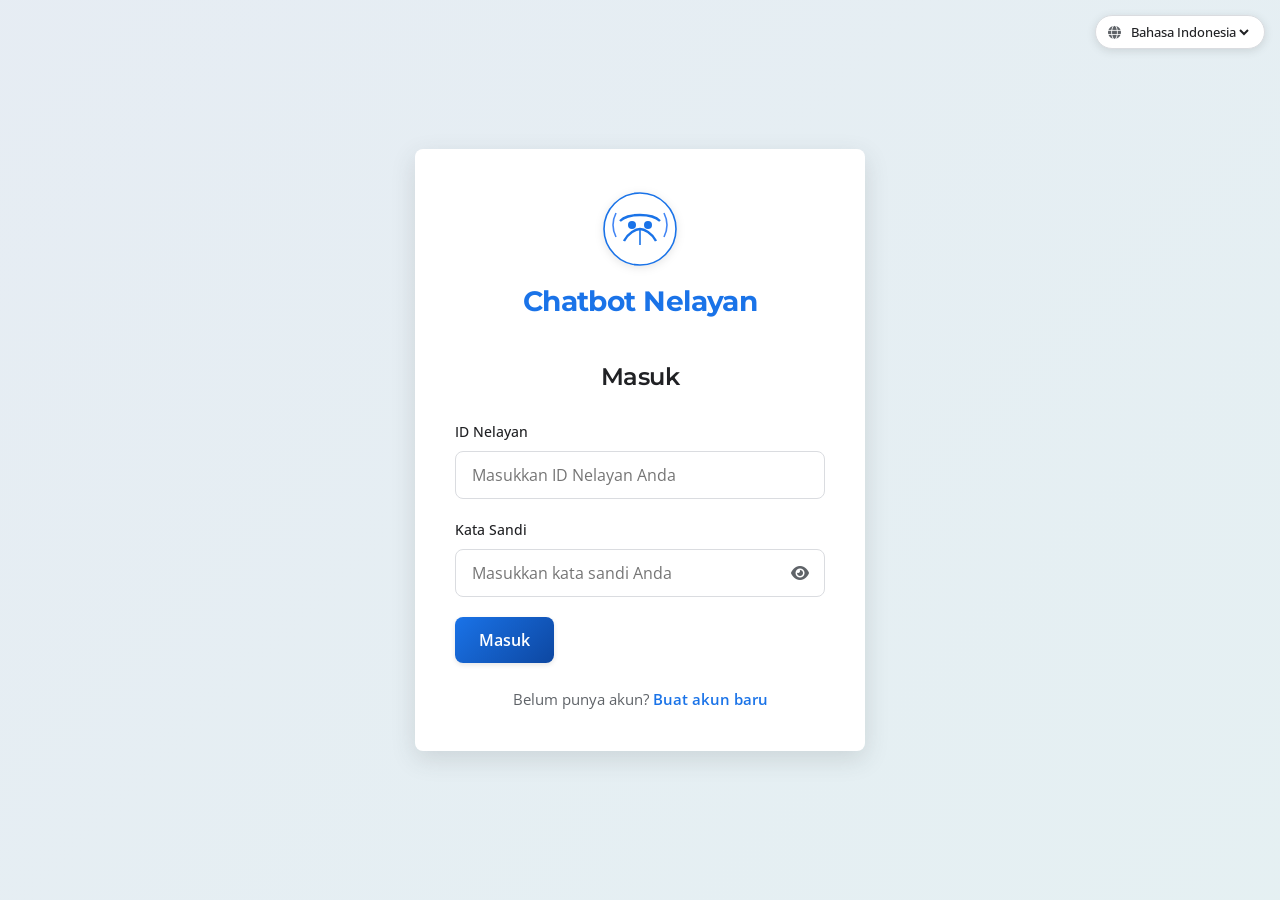
==== commit a10efcfa: "Fix" ====
--- a/index.html
+++ b/index.html
@@ -1,9 +1,9 @@
 <!DOCTYPE html>
-<html lang="bn">
+<html lang="id">
 <head>
     <meta charset="UTF-8">
     <meta name="viewport" content="width=device-width, initial-scale=1.0">
-    <title>মৎস্যজীবী চ্যাটবট</title>
+    <title>Chatbot Nelayan</title>
     <link rel="preconnect" href="https://fonts.googleapis.com">
     <link rel="preconnect" href="https://fonts.gstatic.com" crossorigin>
     <link href="https://fonts.googleapis.com/css2?family=Montserrat:wght@400;500;600;700&family=Open+Sans:wght@400;500;600&display=swap" rel="stylesheet">
@@ -24,77 +24,77 @@
     <div class="container" id="login-container">
         <div class="form-container">
             <div class="logo">
-                <img src="assets/fishermen-logo.svg" data-i18n="appLogoAlt" alt="মৎস্যজীবী চ্যাটবট লোগো">
-                <h1 data-i18n="appTitle">মৎস্যজীবী চ্যাটবট</h1>
-            </div>
-            <h2 data-i18n="login.heading">প্রবেশ করুন</h2>
+                <img src="assets/fishermen-logo.svg" data-i18n="appLogoAlt" alt="Logo Chatbot Nelayan">
+                <h1 data-i18n="appTitle">Chatbot Nelayan</h1>
+            </div>
+            <h2 data-i18n="login.heading">Masuk</h2>
             <form id="login-form">
                 <div class="form-group">
-                    <label for="login-fisherman-id" data-i18n="login.idLabel">মৎস্যজীবী আইডি</label>
-                    <input type="text" id="login-fisherman-id" data-i18n-placeholder="login.idPlaceholder" placeholder="আপনার মৎস্যজীবী আইডি লিখুন" required>
-                </div>
-                <div class="form-group">
-                    <label for="login-password" data-i18n="login.passwordLabel">পাসওয়ার্ড</label>
-                    <input type="password" id="login-password" data-i18n-placeholder="login.passwordPlaceholder" placeholder="আপনার পাসওয়ার্ড লিখুন" required>
+                    <label for="login-fisherman-id" data-i18n="login.idLabel">ID Nelayan</label>
+                    <input type="text" id="login-fisherman-id" data-i18n-placeholder="login.idPlaceholder" placeholder="Masukkan ID Nelayan Anda" required>
+                </div>
+                <div class="form-group">
+                    <label for="login-password" data-i18n="login.passwordLabel">Kata Sandi</label>
+                    <input type="password" id="login-password" data-i18n-placeholder="login.passwordPlaceholder" placeholder="Masukkan kata sandi Anda" required>
                     <span class="toggle-password" onclick="togglePasswordVisibility('login-password')">
                         <i class="fas fa-eye"></i>
                     </span>
                 </div>
-                <button type="submit" class="btn-primary" data-i18n="login.submit">প্রবেশ করুন</button>
+                <button type="submit" class="btn-primary" data-i18n="login.submit">Masuk</button>
             </form>
-            <p class="form-footer"><span data-i18n="login.noAccount">অ্যাকাউন্ট নেই?</span> <a href="#" onclick="showSignup()" data-i18n="login.signupLink">নতুন অ্যাকাউন্ট তৈরি করুন</a></p>
+            <p class="form-footer"><span data-i18n="login.noAccount">Belum punya akun?</span> <a href="#" onclick="showSignup()" data-i18n="login.signupLink">Buat akun baru</a></p>
         </div>
     </div>
 
     <div class="container hidden" id="signup-container">
         <div class="form-container">
             <div class="logo">
-                <img src="assets/fishermen-logo.svg" data-i18n="appLogoAlt" alt="মৎস্যজীবী চ্যাটবট লোগো">
-                <h1 data-i18n="appTitle">মৎস্যজীবী চ্যাটবট</h1>
-            </div>
-            <h2 data-i18n="signup.heading">নতুন অ্যাকাউন্ট তৈরি করুন</h2>
+                <img src="assets/fishermen-logo.svg" data-i18n="appLogoAlt" alt="Logo Chatbot Nelayan">
+                <h1 data-i18n="appTitle">Chatbot Nelayan</h1>
+            </div>
+            <h2 data-i18n="signup.heading">Buat Akun Baru</h2>
             <form id="signup-form">
                 <div class="form-group">
-                    <label for="signup-name" data-i18n="signup.nameLabel">নাম</label>
-                    <input type="text" id="signup-name" data-i18n-placeholder="signup.namePlaceholder" placeholder="আপনার নাম লিখুন" required>
-                </div>
-                <div class="form-group">
-                    <label for="signup-fisherman-id" data-i18n="login.idLabel">মৎস্যজীবী আইডি</label>
-                    <input type="text" id="signup-fisherman-id" data-i18n-placeholder="login.idPlaceholder" placeholder="আপনার মৎস্যজীবী আইডি লিখুন" required>
-                </div>
-                <div class="form-group">
-                    <label for="signup-country" data-i18n="signup.countryLabel">দেশ</label>
+                    <label for="signup-name" data-i18n="signup.nameLabel">Nama</label>
+                    <input type="text" id="signup-name" data-i18n-placeholder="signup.namePlaceholder" placeholder="Masukkan nama Anda" required>
+                </div>
+                <div class="form-group">
+                    <label for="signup-fisherman-id" data-i18n="login.idLabel">ID Nelayan</label>
+                    <input type="text" id="signup-fisherman-id" data-i18n-placeholder="login.idPlaceholder" placeholder="Masukkan ID Nelayan Anda" required>
+                </div>
+                <div class="form-group">
+                    <label for="signup-country" data-i18n="signup.countryLabel">Negara</label>
                     <select id="signup-country" required>
-                        <option value="" data-i18n="signup.countryDefault">দেশ নির্বাচন করুন</option>
-                        <option value="Australia" data-i18n="country.australia">অস্ট্রেলিয়া</option>
-                        <option value="Malaysia" data-i18n="country.malaysia">মালয়েশিয়া</option>
-                        <option value="India" data-i18n="country.india">ভারত</option>
-                        <option value="Bangladesh" data-i18n="country.bangladesh">বাংলাদেশ</option>
-                        <option value="USA" data-i18n="country.usa">যুক্তরাষ্ট্র</option>
-                        <option value="UK" data-i18n="country.uk">যুক্তরাজ্য</option>
+                        <option value="" data-i18n="signup.countryDefault">Pilih negara</option>
+                        <option value="Australia" data-i18n="country.australia">Australia</option>
+                        <option value="Malaysia" data-i18n="country.malaysia">Malaysia</option>
+                        <option value="India" data-i18n="country.india">India</option>
+                        <option value="Bangladesh" data-i18n="country.bangladesh">Bangladesh</option>
+                        <option value="USA" data-i18n="country.usa">Amerika Serikat</option>
+                        <option value="UK" data-i18n="country.uk">Inggris</option>
                     </select>
                 </div>
                 <div class="form-group">
-                    <label for="signup-location" data-i18n="signup.locationLabel">অবস্থান</label>
-                    <input type="text" id="signup-location" data-i18n-placeholder="signup.locationPlaceholder" placeholder="আপনার বর্তমান অবস্থান লিখুন" required>
-                </div>
-                <div class="form-group">
-                    <label for="signup-password" data-i18n="login.passwordLabel">পাসওয়ার্ড</label>
-                    <input type="password" id="signup-password" data-i18n-placeholder="login.passwordPlaceholder" placeholder="আপনার পাসওয়ার্ড লিখুন" minlength="8" required>
+                    <label for="signup-location" data-i18n="signup.locationLabel">Lokasi</label>
+                    <input type="text" id="signup-location" data-i18n-placeholder="signup.locationPlaceholder" placeholder="Masukkan lokasi Anda saat ini" required>
+                </div>
+                <div class="form-group">
+                    <label for="signup-password" data-i18n="login.passwordLabel">Kata Sandi</label>
+                    <input type="password" id="signup-password" data-i18n-placeholder="login.passwordPlaceholder" placeholder="Masukkan kata sandi Anda" minlength="8" required>
                     <span class="toggle-password" onclick="togglePasswordVisibility('signup-password')">
                         <i class="fas fa-eye"></i>
                     </span>
                 </div>
                 <div class="form-group">
-                    <label for="signup-confirm-password" data-i18n="signup.confirmPasswordLabel">পাসওয়ার্ড নিশ্চিত করুন</label>
-                    <input type="password" id="signup-confirm-password" data-i18n-placeholder="signup.confirmPasswordPlaceholder" placeholder="পাসওয়ার্ড পুনরায় লিখুন" minlength="8" required>
+                    <label for="signup-confirm-password" data-i18n="signup.confirmPasswordLabel">Konfirmasi Kata Sandi</label>
+                    <input type="password" id="signup-confirm-password" data-i18n-placeholder="signup.confirmPasswordPlaceholder" placeholder="Masukkan ulang kata sandi Anda" minlength="8" required>
                     <span class="toggle-password" onclick="togglePasswordVisibility('signup-confirm-password')">
                         <i class="fas fa-eye"></i>
                     </span>
                 </div>
-                <button type="submit" class="btn-primary" data-i18n="signup.submit">নিবন্ধন করুন</button>
+                <button type="submit" class="btn-primary" data-i18n="signup.submit">Daftar</button>
             </form>
-            <p class="form-footer"><span data-i18n="signup.haveAccount">ইতোমধ্যে অ্যাকাউন্ট আছে?</span> <a href="#" onclick="showLogin()" data-i18n="signup.loginLink">প্রবেশ করুন</a></p>
+            <p class="form-footer"><span data-i18n="signup.haveAccount">Sudah punya akun?</span> <a href="#" onclick="showLogin()" data-i18n="signup.loginLink">Masuk</a></p>
         </div>
     </div>
 
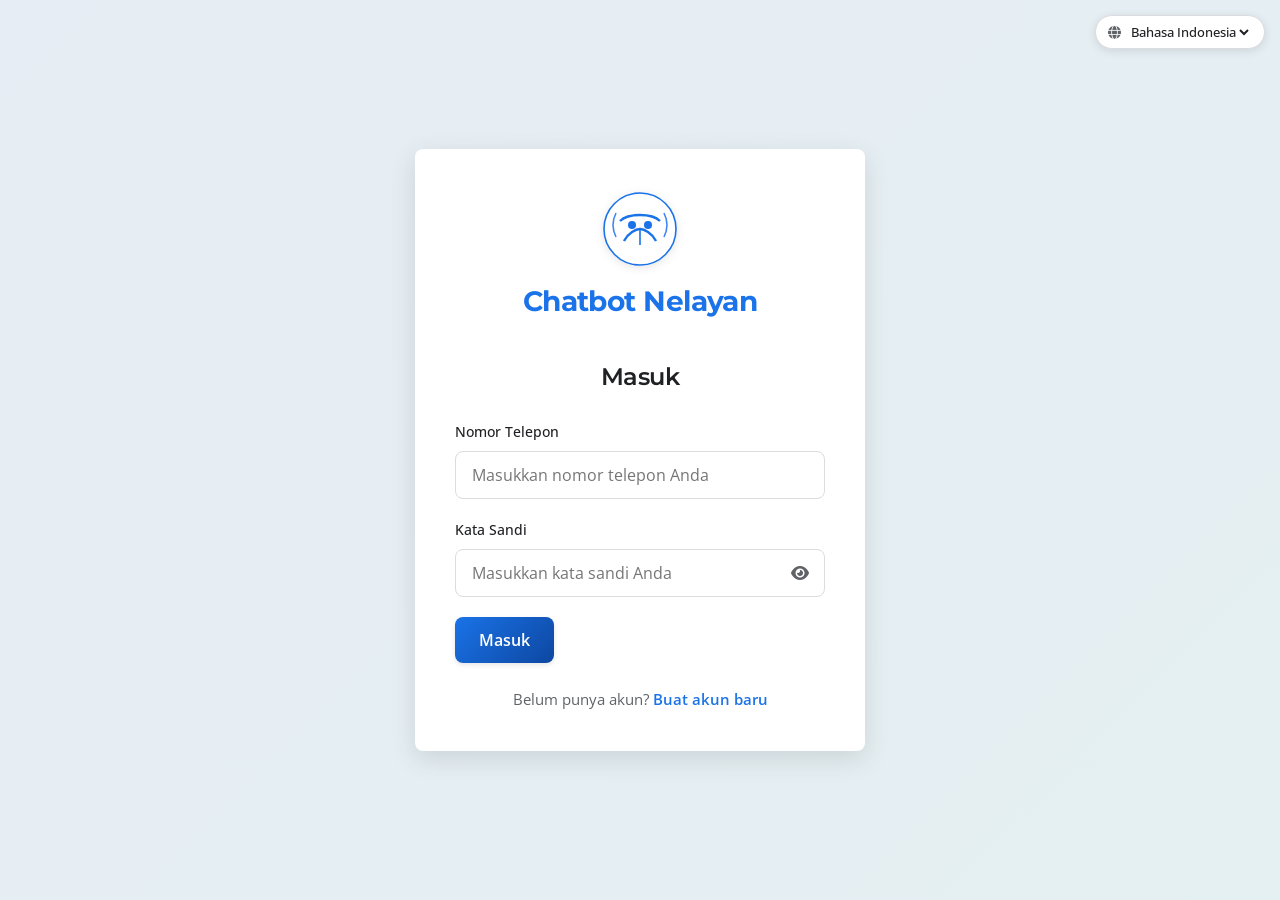
==== commit 2865d19c: "phone num fix" ====
--- a/index.html
+++ b/index.html
@@ -30,8 +30,8 @@
             <h2 data-i18n="login.heading">Masuk</h2>
             <form id="login-form">
                 <div class="form-group">
-                    <label for="login-fisherman-id" data-i18n="login.idLabel">ID Nelayan</label>
-                    <input type="text" id="login-fisherman-id" data-i18n-placeholder="login.idPlaceholder" placeholder="Masukkan ID Nelayan Anda" required>
+                    <label for="login-fisherman-id" data-i18n="login.idLabel">Nomor Telepon</label>
+                    <input type="text" id="login-fisherman-id" data-i18n-placeholder="login.idPlaceholder" placeholder="Masukkan nomor telepon Anda" required>
                 </div>
                 <div class="form-group">
                     <label for="login-password" data-i18n="login.passwordLabel">Kata Sandi</label>
@@ -59,13 +59,14 @@
                     <input type="text" id="signup-name" data-i18n-placeholder="signup.namePlaceholder" placeholder="Masukkan nama Anda" required>
                 </div>
                 <div class="form-group">
-                    <label for="signup-fisherman-id" data-i18n="login.idLabel">ID Nelayan</label>
-                    <input type="text" id="signup-fisherman-id" data-i18n-placeholder="login.idPlaceholder" placeholder="Masukkan ID Nelayan Anda" required>
+                    <label for="signup-fisherman-id" data-i18n="login.idLabel">Nomor Telepon</label>
+                    <input type="text" id="signup-fisherman-id" data-i18n-placeholder="login.idPlaceholder" placeholder="Masukkan nomor telepon Anda" required>
                 </div>
                 <div class="form-group">
                     <label for="signup-country" data-i18n="signup.countryLabel">Negara</label>
                     <select id="signup-country" required>
                         <option value="" data-i18n="signup.countryDefault">Pilih negara</option>
+                        <option value="Indonesia" data-i18n="country.indonesia">Indonesia</option>
                         <option value="Australia" data-i18n="country.australia">Australia</option>
                         <option value="Malaysia" data-i18n="country.malaysia">Malaysia</option>
                         <option value="India" data-i18n="country.india">India</option>
